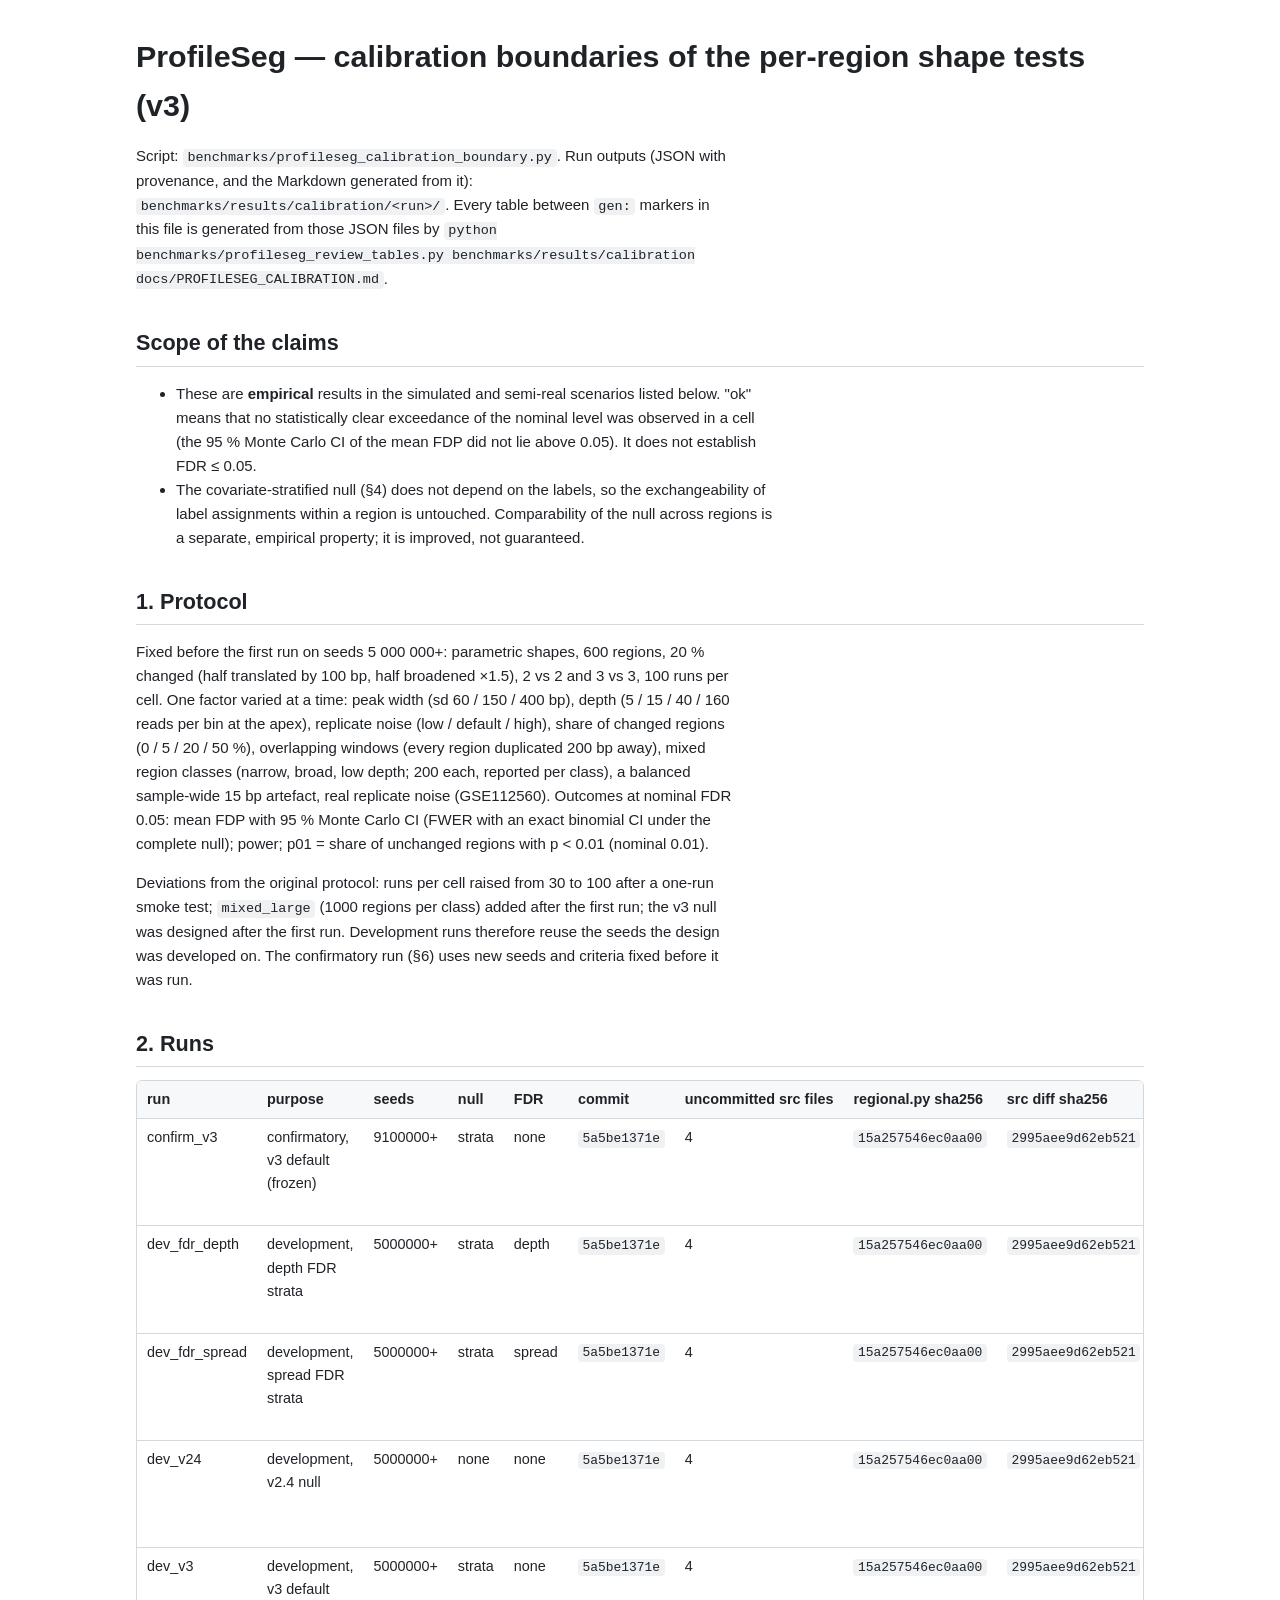
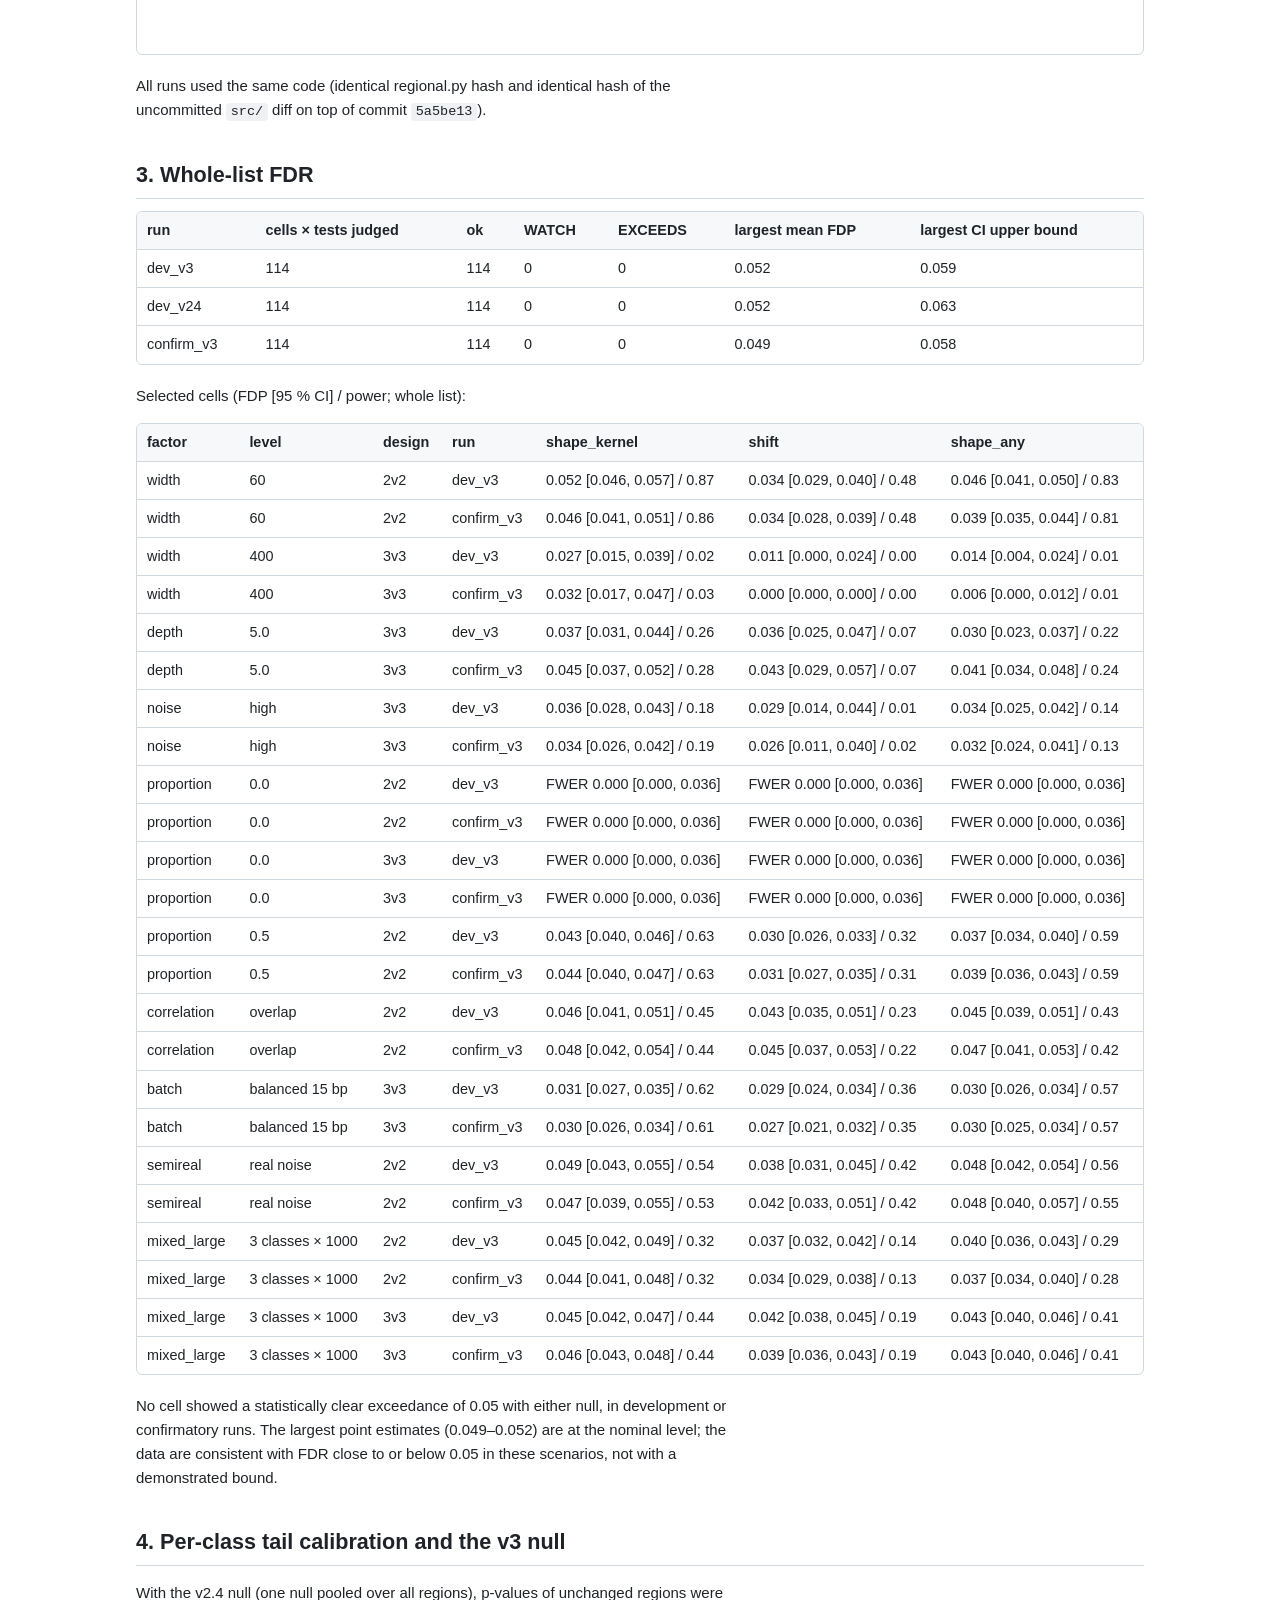
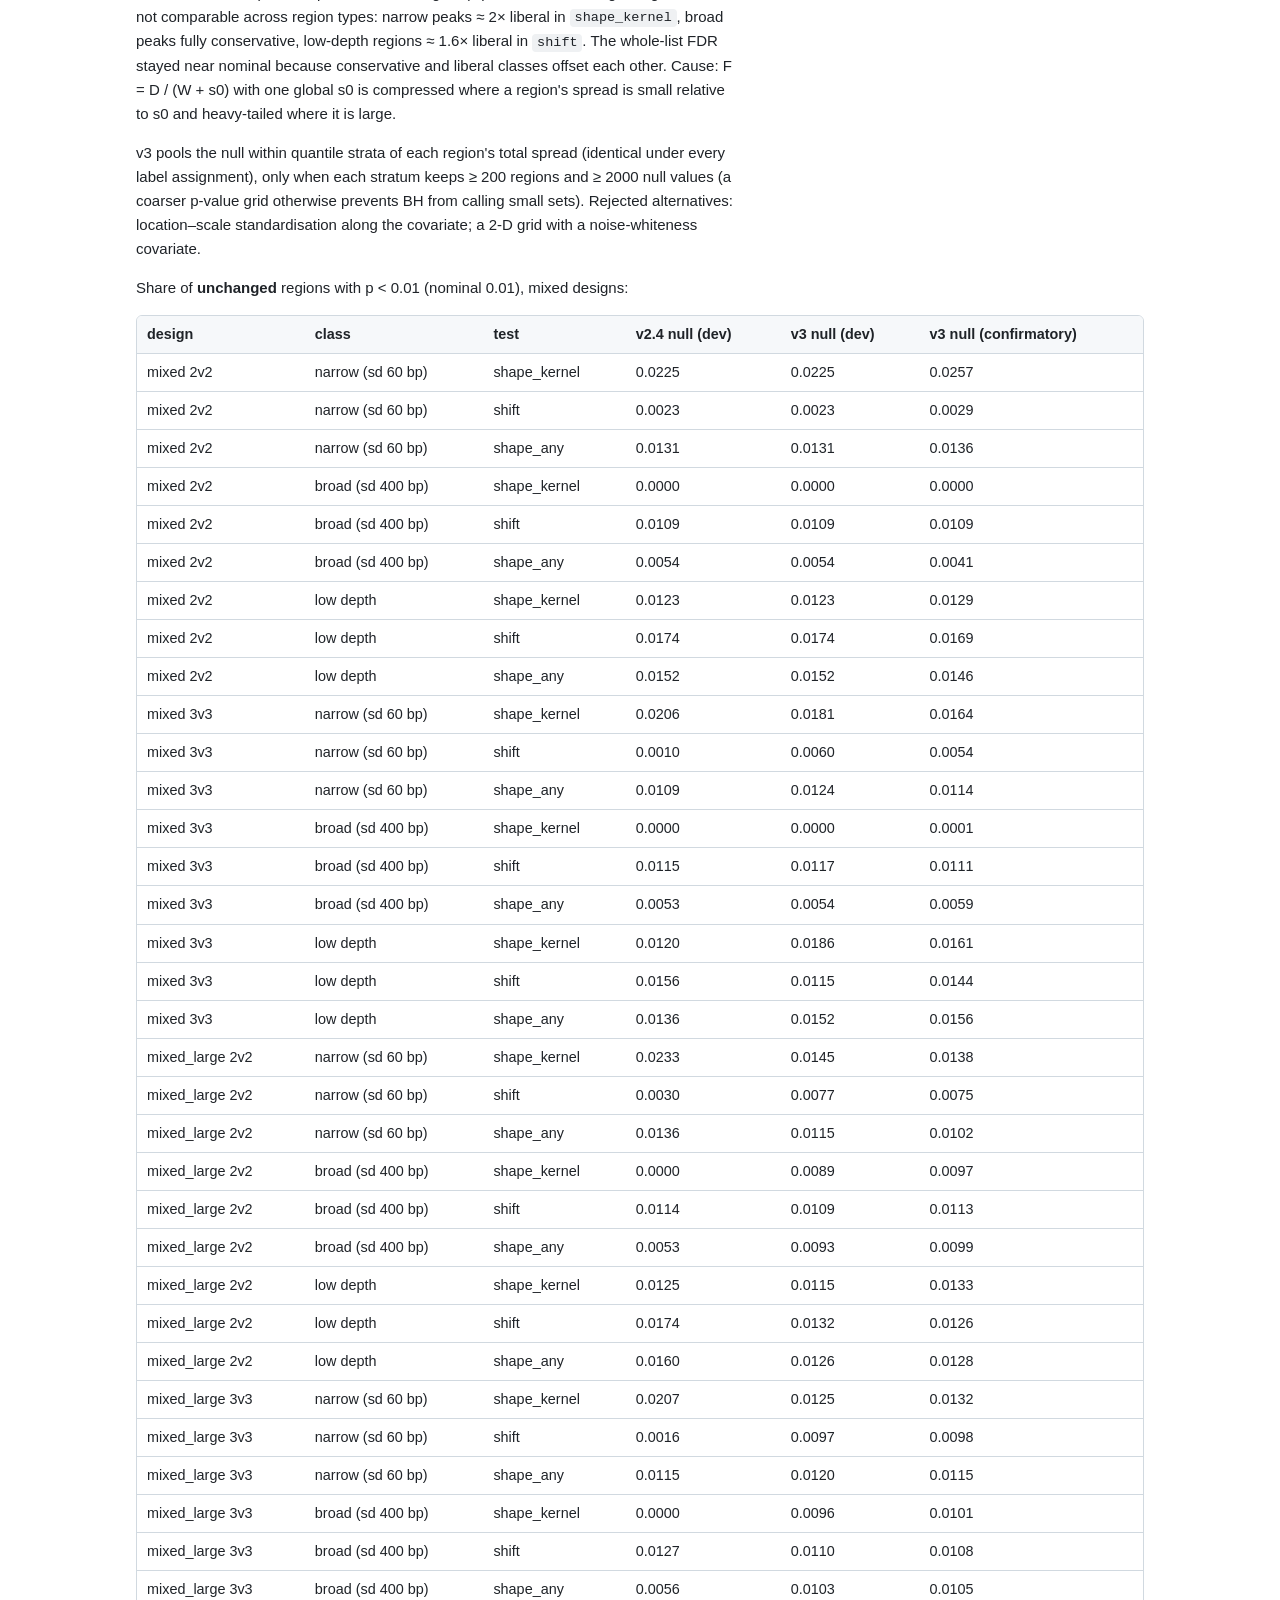
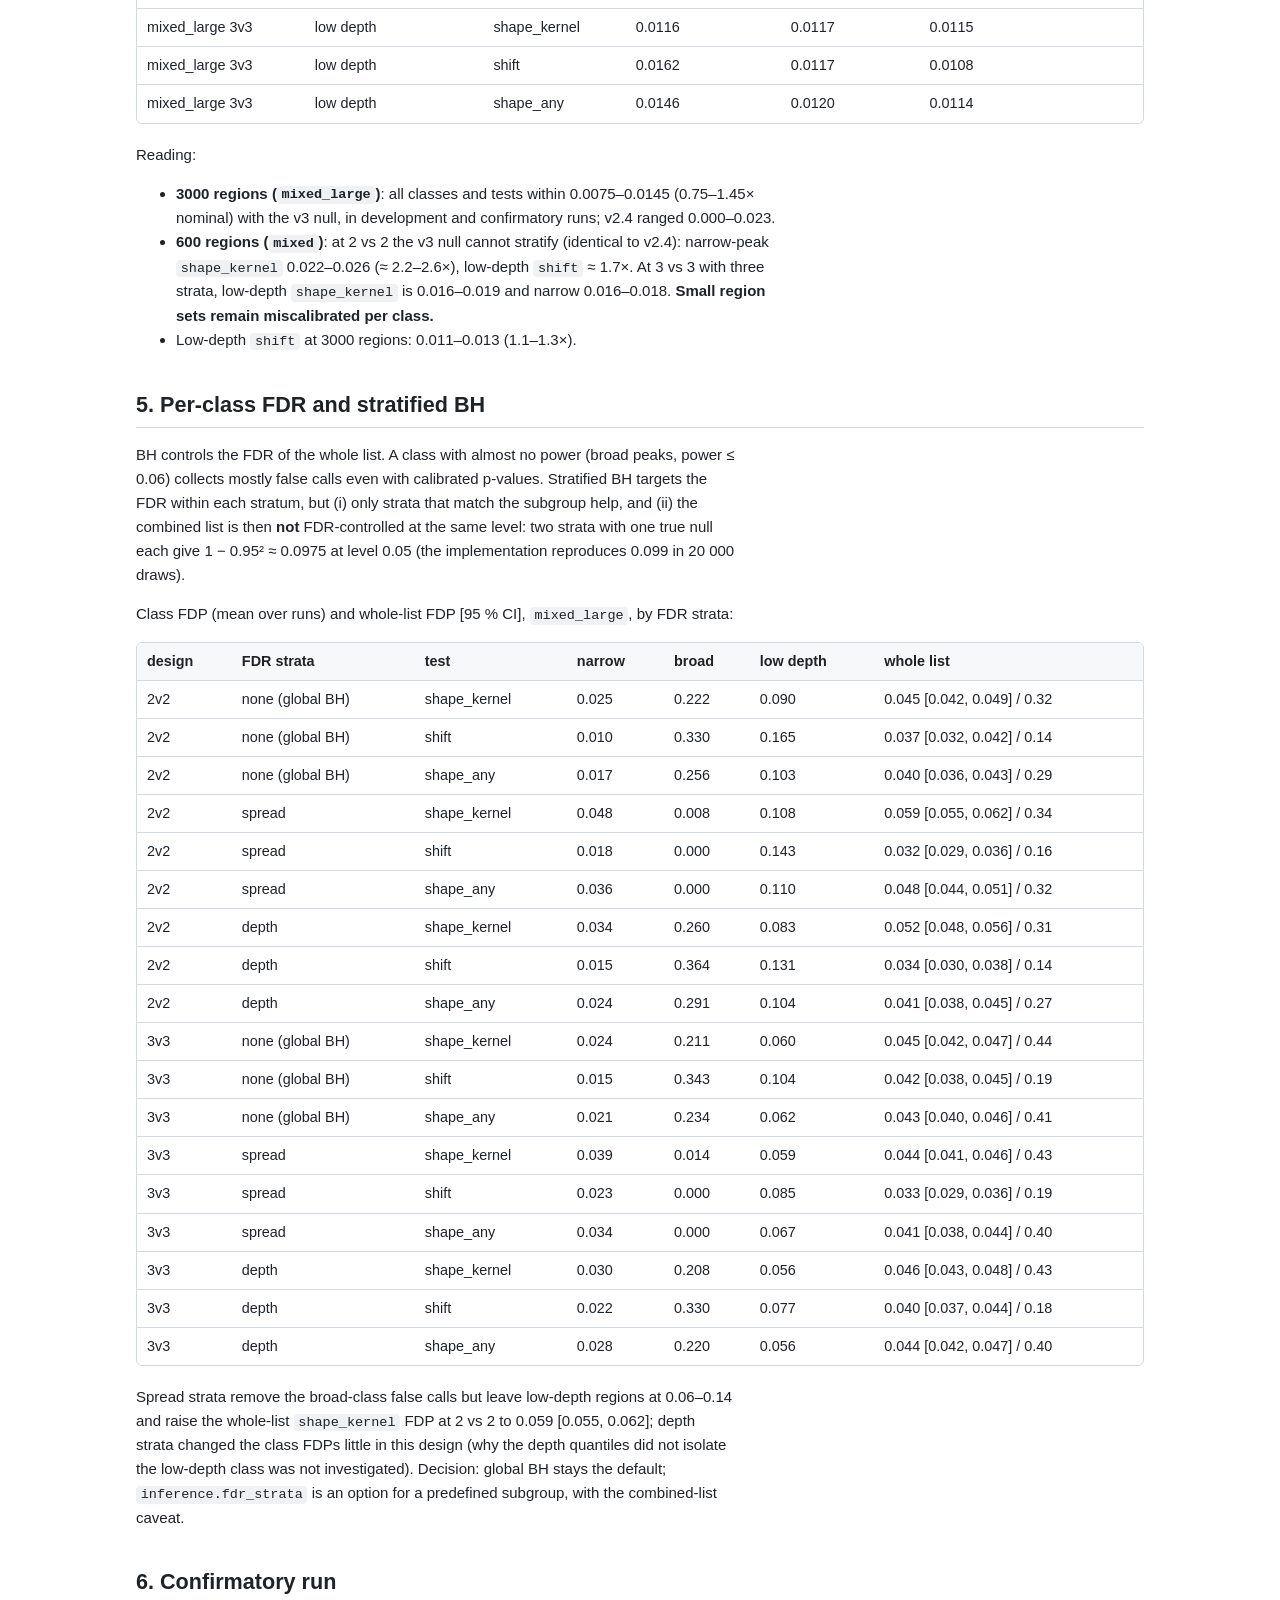
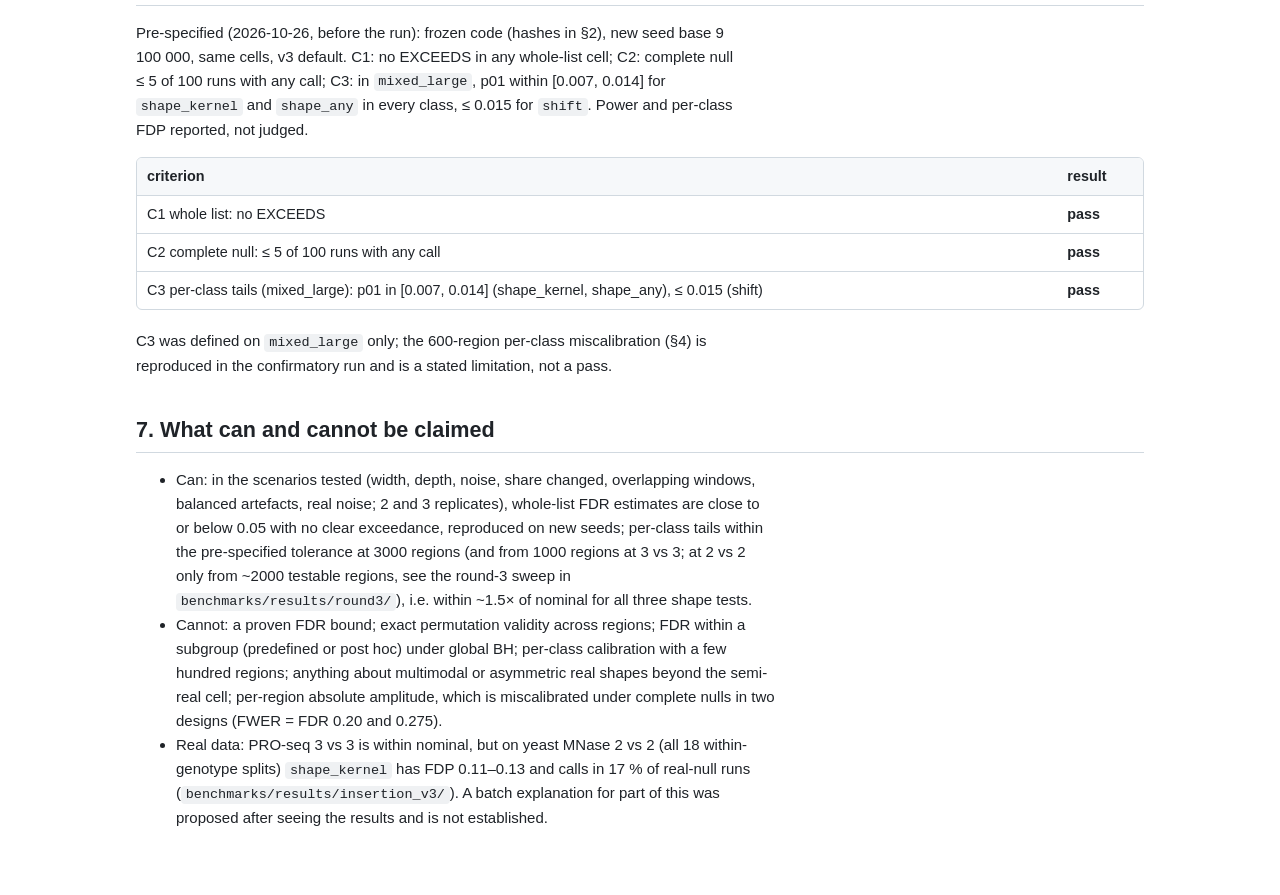
==== docs/PROFILESEG_CALIBRATION.html @ ad1e8759 "ProfileSeg v3.1: calibrated shape tests with documented limits, review packet Statistics - shape_any" ====
<!doctype html>
<html lang="en">
<head>
<meta charset="utf-8">
<meta name="viewport" content="width=device-width, initial-scale=1">
<title>Calibration boundaries of the per-region shape tests (v3)</title>
<style>
:root { --bg:#ffffff; --fg:#1f2328; --muted:#59636e; --line:#d1d9e0; --head:#f6f8fa; --accent:#0969da; --code:#eff1f3; }
@media (prefers-color-scheme: dark) { :root:not([data-theme="light"]) {
  --bg:#0d1117; --fg:#e6edf3; --muted:#9198a1; --line:#3d444d; --head:#151b23; --accent:#4493f8; --code:#262c36; } }
:root[data-theme="dark"] { --bg:#0d1117; --fg:#e6edf3; --muted:#9198a1; --line:#3d444d; --head:#151b23; --accent:#4493f8; --code:#262c36; }
* { box-sizing: border-box; }
body { margin:0; background:var(--bg); color:var(--fg);
  font: 15px/1.6 -apple-system, BlinkMacSystemFont, "Segoe UI", Helvetica, Arial, sans-serif; }
main { max-width: 1040px; margin: 0 auto; padding: 32px 16px 64px; }
h1 { font-size: 1.9rem; margin: 0 0 .4rem; }
h2 { font-size: 1.35rem; margin: 2.2rem 0 .6rem; padding-bottom: .3rem; border-bottom: 1px solid var(--line); }
h3 { font-size: 1.1rem; margin: 1.6rem 0 .5rem; }
p, li { max-width: 72ch; }
em { color: var(--muted); }
code { background: var(--code); padding: .1em .35em; border-radius: 4px; font-size: .9em; }
a { color: var(--accent); }
.table { overflow-x: auto; margin: .8rem 0 1.2rem; border: 1px solid var(--line); border-radius: 6px; }
table { border-collapse: collapse; width: 100%; font-size: .9rem; }
th, td { text-align: left; vertical-align: top; padding: 7px 10px; border-bottom: 1px solid var(--line); }
th { background: var(--head); font-weight: 600; white-space: nowrap; }
tr:last-child td { border-bottom: none; }
td strong { color: var(--fg); }
</style>
</head>
<body><main>
<h1>ProfileSeg — calibration boundaries of the per-region shape tests (v3)</h1>
<p>Script: <code>benchmarks/profileseg_calibration_boundary.py</code>. Run outputs (JSON with provenance, and the
Markdown generated from it): <code>benchmarks/results/calibration/&lt;run&gt;/</code>. Every table between <code>gen:</code> markers
in this file is generated from those JSON files by
<code>python benchmarks/profileseg_review_tables.py benchmarks/results/calibration docs/PROFILESEG_CALIBRATION.md</code>.</p>
<h2>Scope of the claims</h2>
<ul>
<li>These are <strong>empirical</strong> results in the simulated and semi-real scenarios listed below. "ok" means
  that no statistically clear exceedance of the nominal level was observed in a cell (the 95 % Monte
  Carlo CI of the mean FDP did not lie above 0.05). It does not establish FDR ≤ 0.05.</li>
<li>The covariate-stratified null (§4) does not depend on the labels, so the exchangeability of label
  assignments within a region is untouched. Comparability of the null across regions is a separate,
  empirical property; it is improved, not guaranteed.</li>
</ul>
<h2>1. Protocol</h2>
<p>Fixed before the first run on seeds 5 000 000+: parametric shapes, 600 regions, 20 % changed (half
translated by 100 bp, half broadened ×1.5), 2 vs 2 and 3 vs 3, 100 runs per cell. One factor varied at a
time: peak width (sd 60 / 150 / 400 bp), depth (5 / 15 / 40 / 160 reads per bin at the apex), replicate
noise (low / default / high), share of changed regions (0 / 5 / 20 / 50 %), overlapping windows (every
region duplicated 200 bp away), mixed region classes (narrow, broad, low depth; 200 each, reported per
class), a balanced sample-wide 15 bp artefact, real replicate noise (GSE112560). Outcomes at nominal FDR
0.05: mean FDP with 95 % Monte Carlo CI (FWER with an exact binomial CI under the complete null); power;
p01 = share of unchanged regions with p &lt; 0.01 (nominal 0.01).</p>
<p>Deviations from the original protocol: runs per cell raised from 30 to 100 after a one-run smoke test;
<code>mixed_large</code> (1000 regions per class) added after the first run; the v3 null was designed after the
first run. Development runs therefore reuse the seeds the design was developed on. The confirmatory run
(§6) uses new seeds and criteria fixed before it was run.</p>
<h2>2. Runs</h2>
<!-- gen:provenance -->
<div class="table"><table>
<thead>
<tr>
<th>run</th>
<th>purpose</th>
<th>seeds</th>
<th>null</th>
<th>FDR</th>
<th>commit</th>
<th>uncommitted src files</th>
<th>regional.py sha256</th>
<th>src diff sha256</th>
<th>started → finished</th>
</tr>
</thead>
<tbody>
<tr>
<td>confirm_v3</td>
<td>confirmatory, v3 default (frozen)</td>
<td>9100000+</td>
<td>strata</td>
<td>none</td>
<td><code>5a5be1371e</code></td>
<td>4</td>
<td><code>15a257546ec0aa00</code></td>
<td><code>2995aee9d62eb521</code></td>
<td>2026-10-26T21:05:10 → 2026-10-26T21:17:20</td>
</tr>
<tr>
<td>dev_fdr_depth</td>
<td>development, depth FDR strata</td>
<td>5000000+</td>
<td>strata</td>
<td>depth</td>
<td><code>5a5be1371e</code></td>
<td>4</td>
<td><code>15a257546ec0aa00</code></td>
<td><code>2995aee9d62eb521</code></td>
<td>2026-10-26T21:01:48 → 2026-10-26T21:05:09</td>
</tr>
<tr>
<td>dev_fdr_spread</td>
<td>development, spread FDR strata</td>
<td>5000000+</td>
<td>strata</td>
<td>spread</td>
<td><code>5a5be1371e</code></td>
<td>4</td>
<td><code>15a257546ec0aa00</code></td>
<td><code>2995aee9d62eb521</code></td>
<td>2026-10-26T20:58:23 → 2026-10-26T21:01:46</td>
</tr>
<tr>
<td>dev_v24</td>
<td>development, v2.4 null</td>
<td>5000000+</td>
<td>none</td>
<td>none</td>
<td><code>5a5be1371e</code></td>
<td>4</td>
<td><code>15a257546ec0aa00</code></td>
<td><code>2995aee9d62eb521</code></td>
<td>2026-10-26T20:46:07 → 2026-10-26T20:58:22</td>
</tr>
<tr>
<td>dev_v3</td>
<td>development, v3 default</td>
<td>5000000+</td>
<td>strata</td>
<td>none</td>
<td><code>5a5be1371e</code></td>
<td>4</td>
<td><code>15a257546ec0aa00</code></td>
<td><code>2995aee9d62eb521</code></td>
<td>2026-10-26T20:33:37 → 2026-10-26T20:46:06</td>
</tr>
</tbody>
</table></div>
<!-- /gen:provenance -->

<p>All runs used the same code (identical regional.py hash and identical hash of the uncommitted <code>src/</code>
diff on top of commit <code>5a5be13</code>).</p>
<h2>3. Whole-list FDR</h2>
<!-- gen:wholelist -->
<div class="table"><table>
<thead>
<tr>
<th>run</th>
<th>cells × tests judged</th>
<th>ok</th>
<th>WATCH</th>
<th>EXCEEDS</th>
<th>largest mean FDP</th>
<th>largest CI upper bound</th>
</tr>
</thead>
<tbody>
<tr>
<td>dev_v3</td>
<td>114</td>
<td>114</td>
<td>0</td>
<td>0</td>
<td>0.052</td>
<td>0.059</td>
</tr>
<tr>
<td>dev_v24</td>
<td>114</td>
<td>114</td>
<td>0</td>
<td>0</td>
<td>0.052</td>
<td>0.063</td>
</tr>
<tr>
<td>confirm_v3</td>
<td>114</td>
<td>114</td>
<td>0</td>
<td>0</td>
<td>0.049</td>
<td>0.058</td>
</tr>
</tbody>
</table></div>
<p>Selected cells (FDP [95 % CI] / power; whole list):</p>
<div class="table"><table>
<thead>
<tr>
<th>factor</th>
<th>level</th>
<th>design</th>
<th>run</th>
<th>shape_kernel</th>
<th>shift</th>
<th>shape_any</th>
</tr>
</thead>
<tbody>
<tr>
<td>width</td>
<td>60</td>
<td>2v2</td>
<td>dev_v3</td>
<td>0.052 [0.046, 0.057] / 0.87</td>
<td>0.034 [0.029, 0.040] / 0.48</td>
<td>0.046 [0.041, 0.050] / 0.83</td>
</tr>
<tr>
<td>width</td>
<td>60</td>
<td>2v2</td>
<td>confirm_v3</td>
<td>0.046 [0.041, 0.051] / 0.86</td>
<td>0.034 [0.028, 0.039] / 0.48</td>
<td>0.039 [0.035, 0.044] / 0.81</td>
</tr>
<tr>
<td>width</td>
<td>400</td>
<td>3v3</td>
<td>dev_v3</td>
<td>0.027 [0.015, 0.039] / 0.02</td>
<td>0.011 [0.000, 0.024] / 0.00</td>
<td>0.014 [0.004, 0.024] / 0.01</td>
</tr>
<tr>
<td>width</td>
<td>400</td>
<td>3v3</td>
<td>confirm_v3</td>
<td>0.032 [0.017, 0.047] / 0.03</td>
<td>0.000 [0.000, 0.000] / 0.00</td>
<td>0.006 [0.000, 0.012] / 0.01</td>
</tr>
<tr>
<td>depth</td>
<td>5.0</td>
<td>3v3</td>
<td>dev_v3</td>
<td>0.037 [0.031, 0.044] / 0.26</td>
<td>0.036 [0.025, 0.047] / 0.07</td>
<td>0.030 [0.023, 0.037] / 0.22</td>
</tr>
<tr>
<td>depth</td>
<td>5.0</td>
<td>3v3</td>
<td>confirm_v3</td>
<td>0.045 [0.037, 0.052] / 0.28</td>
<td>0.043 [0.029, 0.057] / 0.07</td>
<td>0.041 [0.034, 0.048] / 0.24</td>
</tr>
<tr>
<td>noise</td>
<td>high</td>
<td>3v3</td>
<td>dev_v3</td>
<td>0.036 [0.028, 0.043] / 0.18</td>
<td>0.029 [0.014, 0.044] / 0.01</td>
<td>0.034 [0.025, 0.042] / 0.14</td>
</tr>
<tr>
<td>noise</td>
<td>high</td>
<td>3v3</td>
<td>confirm_v3</td>
<td>0.034 [0.026, 0.042] / 0.19</td>
<td>0.026 [0.011, 0.040] / 0.02</td>
<td>0.032 [0.024, 0.041] / 0.13</td>
</tr>
<tr>
<td>proportion</td>
<td>0.0</td>
<td>2v2</td>
<td>dev_v3</td>
<td>FWER 0.000 [0.000, 0.036]</td>
<td>FWER 0.000 [0.000, 0.036]</td>
<td>FWER 0.000 [0.000, 0.036]</td>
</tr>
<tr>
<td>proportion</td>
<td>0.0</td>
<td>2v2</td>
<td>confirm_v3</td>
<td>FWER 0.000 [0.000, 0.036]</td>
<td>FWER 0.000 [0.000, 0.036]</td>
<td>FWER 0.000 [0.000, 0.036]</td>
</tr>
<tr>
<td>proportion</td>
<td>0.0</td>
<td>3v3</td>
<td>dev_v3</td>
<td>FWER 0.000 [0.000, 0.036]</td>
<td>FWER 0.000 [0.000, 0.036]</td>
<td>FWER 0.000 [0.000, 0.036]</td>
</tr>
<tr>
<td>proportion</td>
<td>0.0</td>
<td>3v3</td>
<td>confirm_v3</td>
<td>FWER 0.000 [0.000, 0.036]</td>
<td>FWER 0.000 [0.000, 0.036]</td>
<td>FWER 0.000 [0.000, 0.036]</td>
</tr>
<tr>
<td>proportion</td>
<td>0.5</td>
<td>2v2</td>
<td>dev_v3</td>
<td>0.043 [0.040, 0.046] / 0.63</td>
<td>0.030 [0.026, 0.033] / 0.32</td>
<td>0.037 [0.034, 0.040] / 0.59</td>
</tr>
<tr>
<td>proportion</td>
<td>0.5</td>
<td>2v2</td>
<td>confirm_v3</td>
<td>0.044 [0.040, 0.047] / 0.63</td>
<td>0.031 [0.027, 0.035] / 0.31</td>
<td>0.039 [0.036, 0.043] / 0.59</td>
</tr>
<tr>
<td>correlation</td>
<td>overlap</td>
<td>2v2</td>
<td>dev_v3</td>
<td>0.046 [0.041, 0.051] / 0.45</td>
<td>0.043 [0.035, 0.051] / 0.23</td>
<td>0.045 [0.039, 0.051] / 0.43</td>
</tr>
<tr>
<td>correlation</td>
<td>overlap</td>
<td>2v2</td>
<td>confirm_v3</td>
<td>0.048 [0.042, 0.054] / 0.44</td>
<td>0.045 [0.037, 0.053] / 0.22</td>
<td>0.047 [0.041, 0.053] / 0.42</td>
</tr>
<tr>
<td>batch</td>
<td>balanced 15 bp</td>
<td>3v3</td>
<td>dev_v3</td>
<td>0.031 [0.027, 0.035] / 0.62</td>
<td>0.029 [0.024, 0.034] / 0.36</td>
<td>0.030 [0.026, 0.034] / 0.57</td>
</tr>
<tr>
<td>batch</td>
<td>balanced 15 bp</td>
<td>3v3</td>
<td>confirm_v3</td>
<td>0.030 [0.026, 0.034] / 0.61</td>
<td>0.027 [0.021, 0.032] / 0.35</td>
<td>0.030 [0.025, 0.034] / 0.57</td>
</tr>
<tr>
<td>semireal</td>
<td>real noise</td>
<td>2v2</td>
<td>dev_v3</td>
<td>0.049 [0.043, 0.055] / 0.54</td>
<td>0.038 [0.031, 0.045] / 0.42</td>
<td>0.048 [0.042, 0.054] / 0.56</td>
</tr>
<tr>
<td>semireal</td>
<td>real noise</td>
<td>2v2</td>
<td>confirm_v3</td>
<td>0.047 [0.039, 0.055] / 0.53</td>
<td>0.042 [0.033, 0.051] / 0.42</td>
<td>0.048 [0.040, 0.057] / 0.55</td>
</tr>
<tr>
<td>mixed_large</td>
<td>3 classes × 1000</td>
<td>2v2</td>
<td>dev_v3</td>
<td>0.045 [0.042, 0.049] / 0.32</td>
<td>0.037 [0.032, 0.042] / 0.14</td>
<td>0.040 [0.036, 0.043] / 0.29</td>
</tr>
<tr>
<td>mixed_large</td>
<td>3 classes × 1000</td>
<td>2v2</td>
<td>confirm_v3</td>
<td>0.044 [0.041, 0.048] / 0.32</td>
<td>0.034 [0.029, 0.038] / 0.13</td>
<td>0.037 [0.034, 0.040] / 0.28</td>
</tr>
<tr>
<td>mixed_large</td>
<td>3 classes × 1000</td>
<td>3v3</td>
<td>dev_v3</td>
<td>0.045 [0.042, 0.047] / 0.44</td>
<td>0.042 [0.038, 0.045] / 0.19</td>
<td>0.043 [0.040, 0.046] / 0.41</td>
</tr>
<tr>
<td>mixed_large</td>
<td>3 classes × 1000</td>
<td>3v3</td>
<td>confirm_v3</td>
<td>0.046 [0.043, 0.048] / 0.44</td>
<td>0.039 [0.036, 0.043] / 0.19</td>
<td>0.043 [0.040, 0.046] / 0.41</td>
</tr>
</tbody>
</table></div>
<!-- /gen:wholelist -->

<p>No cell showed a statistically clear exceedance of 0.05 with either null, in development or
confirmatory runs. The largest point estimates (0.049–0.052) are at the nominal level; the data are
consistent with FDR close to or below 0.05 in these scenarios, not with a demonstrated bound.</p>
<h2>4. Per-class tail calibration and the v3 null</h2>
<p>With the v2.4 null (one null pooled over all regions), p-values of unchanged regions were not
comparable across region types: narrow peaks ≈ 2× liberal in <code>shape_kernel</code>, broad peaks fully
conservative, low-depth regions ≈ 1.6× liberal in <code>shift</code>. The whole-list FDR stayed near nominal
because conservative and liberal classes offset each other. Cause: F = D / (W + s0) with one global s0 is
compressed where a region's spread is small relative to s0 and heavy-tailed where it is large.</p>
<p>v3 pools the null within quantile strata of each region's total spread (identical under every label
assignment), only when each stratum keeps ≥ 200 regions and ≥ 2000 null values (a coarser p-value grid
otherwise prevents BH from calling small sets). Rejected alternatives: location–scale standardisation
along the covariate; a 2-D grid with a noise-whiteness covariate.</p>
<!-- gen:perclass -->
<p>Share of <strong>unchanged</strong> regions with p &lt; 0.01 (nominal 0.01), mixed designs:</p>
<div class="table"><table>
<thead>
<tr>
<th>design</th>
<th>class</th>
<th>test</th>
<th>v2.4 null (dev)</th>
<th>v3 null (dev)</th>
<th>v3 null (confirmatory)</th>
</tr>
</thead>
<tbody>
<tr>
<td>mixed 2v2</td>
<td>narrow (sd 60 bp)</td>
<td>shape_kernel</td>
<td>0.0225</td>
<td>0.0225</td>
<td>0.0257</td>
</tr>
<tr>
<td>mixed 2v2</td>
<td>narrow (sd 60 bp)</td>
<td>shift</td>
<td>0.0023</td>
<td>0.0023</td>
<td>0.0029</td>
</tr>
<tr>
<td>mixed 2v2</td>
<td>narrow (sd 60 bp)</td>
<td>shape_any</td>
<td>0.0131</td>
<td>0.0131</td>
<td>0.0136</td>
</tr>
<tr>
<td>mixed 2v2</td>
<td>broad (sd 400 bp)</td>
<td>shape_kernel</td>
<td>0.0000</td>
<td>0.0000</td>
<td>0.0000</td>
</tr>
<tr>
<td>mixed 2v2</td>
<td>broad (sd 400 bp)</td>
<td>shift</td>
<td>0.0109</td>
<td>0.0109</td>
<td>0.0109</td>
</tr>
<tr>
<td>mixed 2v2</td>
<td>broad (sd 400 bp)</td>
<td>shape_any</td>
<td>0.0054</td>
<td>0.0054</td>
<td>0.0041</td>
</tr>
<tr>
<td>mixed 2v2</td>
<td>low depth</td>
<td>shape_kernel</td>
<td>0.0123</td>
<td>0.0123</td>
<td>0.0129</td>
</tr>
<tr>
<td>mixed 2v2</td>
<td>low depth</td>
<td>shift</td>
<td>0.0174</td>
<td>0.0174</td>
<td>0.0169</td>
</tr>
<tr>
<td>mixed 2v2</td>
<td>low depth</td>
<td>shape_any</td>
<td>0.0152</td>
<td>0.0152</td>
<td>0.0146</td>
</tr>
<tr>
<td>mixed 3v3</td>
<td>narrow (sd 60 bp)</td>
<td>shape_kernel</td>
<td>0.0206</td>
<td>0.0181</td>
<td>0.0164</td>
</tr>
<tr>
<td>mixed 3v3</td>
<td>narrow (sd 60 bp)</td>
<td>shift</td>
<td>0.0010</td>
<td>0.0060</td>
<td>0.0054</td>
</tr>
<tr>
<td>mixed 3v3</td>
<td>narrow (sd 60 bp)</td>
<td>shape_any</td>
<td>0.0109</td>
<td>0.0124</td>
<td>0.0114</td>
</tr>
<tr>
<td>mixed 3v3</td>
<td>broad (sd 400 bp)</td>
<td>shape_kernel</td>
<td>0.0000</td>
<td>0.0000</td>
<td>0.0001</td>
</tr>
<tr>
<td>mixed 3v3</td>
<td>broad (sd 400 bp)</td>
<td>shift</td>
<td>0.0115</td>
<td>0.0117</td>
<td>0.0111</td>
</tr>
<tr>
<td>mixed 3v3</td>
<td>broad (sd 400 bp)</td>
<td>shape_any</td>
<td>0.0053</td>
<td>0.0054</td>
<td>0.0059</td>
</tr>
<tr>
<td>mixed 3v3</td>
<td>low depth</td>
<td>shape_kernel</td>
<td>0.0120</td>
<td>0.0186</td>
<td>0.0161</td>
</tr>
<tr>
<td>mixed 3v3</td>
<td>low depth</td>
<td>shift</td>
<td>0.0156</td>
<td>0.0115</td>
<td>0.0144</td>
</tr>
<tr>
<td>mixed 3v3</td>
<td>low depth</td>
<td>shape_any</td>
<td>0.0136</td>
<td>0.0152</td>
<td>0.0156</td>
</tr>
<tr>
<td>mixed_large 2v2</td>
<td>narrow (sd 60 bp)</td>
<td>shape_kernel</td>
<td>0.0233</td>
<td>0.0145</td>
<td>0.0138</td>
</tr>
<tr>
<td>mixed_large 2v2</td>
<td>narrow (sd 60 bp)</td>
<td>shift</td>
<td>0.0030</td>
<td>0.0077</td>
<td>0.0075</td>
</tr>
<tr>
<td>mixed_large 2v2</td>
<td>narrow (sd 60 bp)</td>
<td>shape_any</td>
<td>0.0136</td>
<td>0.0115</td>
<td>0.0102</td>
</tr>
<tr>
<td>mixed_large 2v2</td>
<td>broad (sd 400 bp)</td>
<td>shape_kernel</td>
<td>0.0000</td>
<td>0.0089</td>
<td>0.0097</td>
</tr>
<tr>
<td>mixed_large 2v2</td>
<td>broad (sd 400 bp)</td>
<td>shift</td>
<td>0.0114</td>
<td>0.0109</td>
<td>0.0113</td>
</tr>
<tr>
<td>mixed_large 2v2</td>
<td>broad (sd 400 bp)</td>
<td>shape_any</td>
<td>0.0053</td>
<td>0.0093</td>
<td>0.0099</td>
</tr>
<tr>
<td>mixed_large 2v2</td>
<td>low depth</td>
<td>shape_kernel</td>
<td>0.0125</td>
<td>0.0115</td>
<td>0.0133</td>
</tr>
<tr>
<td>mixed_large 2v2</td>
<td>low depth</td>
<td>shift</td>
<td>0.0174</td>
<td>0.0132</td>
<td>0.0126</td>
</tr>
<tr>
<td>mixed_large 2v2</td>
<td>low depth</td>
<td>shape_any</td>
<td>0.0160</td>
<td>0.0126</td>
<td>0.0128</td>
</tr>
<tr>
<td>mixed_large 3v3</td>
<td>narrow (sd 60 bp)</td>
<td>shape_kernel</td>
<td>0.0207</td>
<td>0.0125</td>
<td>0.0132</td>
</tr>
<tr>
<td>mixed_large 3v3</td>
<td>narrow (sd 60 bp)</td>
<td>shift</td>
<td>0.0016</td>
<td>0.0097</td>
<td>0.0098</td>
</tr>
<tr>
<td>mixed_large 3v3</td>
<td>narrow (sd 60 bp)</td>
<td>shape_any</td>
<td>0.0115</td>
<td>0.0120</td>
<td>0.0115</td>
</tr>
<tr>
<td>mixed_large 3v3</td>
<td>broad (sd 400 bp)</td>
<td>shape_kernel</td>
<td>0.0000</td>
<td>0.0096</td>
<td>0.0101</td>
</tr>
<tr>
<td>mixed_large 3v3</td>
<td>broad (sd 400 bp)</td>
<td>shift</td>
<td>0.0127</td>
<td>0.0110</td>
<td>0.0108</td>
</tr>
<tr>
<td>mixed_large 3v3</td>
<td>broad (sd 400 bp)</td>
<td>shape_any</td>
<td>0.0056</td>
<td>0.0103</td>
<td>0.0105</td>
</tr>
<tr>
<td>mixed_large 3v3</td>
<td>low depth</td>
<td>shape_kernel</td>
<td>0.0116</td>
<td>0.0117</td>
<td>0.0115</td>
</tr>
<tr>
<td>mixed_large 3v3</td>
<td>low depth</td>
<td>shift</td>
<td>0.0162</td>
<td>0.0117</td>
<td>0.0108</td>
</tr>
<tr>
<td>mixed_large 3v3</td>
<td>low depth</td>
<td>shape_any</td>
<td>0.0146</td>
<td>0.0120</td>
<td>0.0114</td>
</tr>
</tbody>
</table></div>
<!-- /gen:perclass -->

<p>Reading:</p>
<ul>
<li><strong>3000 regions (<code>mixed_large</code>)</strong>: all classes and tests within 0.0075–0.0145 (0.75–1.45× nominal)
  with the v3 null, in development and confirmatory runs; v2.4 ranged 0.000–0.023.</li>
<li><strong>600 regions (<code>mixed</code>)</strong>: at 2 vs 2 the v3 null cannot stratify (identical to v2.4): narrow-peak
  <code>shape_kernel</code> 0.022–0.026 (≈ 2.2–2.6×), low-depth <code>shift</code> ≈ 1.7×. At 3 vs 3 with three strata,
  low-depth <code>shape_kernel</code> is 0.016–0.019 and narrow 0.016–0.018. <strong>Small region sets remain
  miscalibrated per class.</strong></li>
<li>Low-depth <code>shift</code> at 3000 regions: 0.011–0.013 (1.1–1.3×).</li>
</ul>
<h2>5. Per-class FDR and stratified BH</h2>
<p>BH controls the FDR of the whole list. A class with almost no power (broad peaks, power ≤ 0.06) collects
mostly false calls even with calibrated p-values. Stratified BH targets the FDR within each stratum, but
(i) only strata that match the subgroup help, and (ii) the combined list is then <strong>not</strong> FDR-controlled
at the same level: two strata with one true null each give 1 − 0.95² ≈ 0.0975 at level 0.05 (the
implementation reproduces 0.099 in 20 000 draws).</p>
<!-- gen:fdrstrata -->
<p>Class FDP (mean over runs) and whole-list FDP [95 % CI], <code>mixed_large</code>, by FDR strata:</p>
<div class="table"><table>
<thead>
<tr>
<th>design</th>
<th>FDR strata</th>
<th>test</th>
<th>narrow</th>
<th>broad</th>
<th>low depth</th>
<th>whole list</th>
</tr>
</thead>
<tbody>
<tr>
<td>2v2</td>
<td>none (global BH)</td>
<td>shape_kernel</td>
<td>0.025</td>
<td>0.222</td>
<td>0.090</td>
<td>0.045 [0.042, 0.049] / 0.32</td>
</tr>
<tr>
<td>2v2</td>
<td>none (global BH)</td>
<td>shift</td>
<td>0.010</td>
<td>0.330</td>
<td>0.165</td>
<td>0.037 [0.032, 0.042] / 0.14</td>
</tr>
<tr>
<td>2v2</td>
<td>none (global BH)</td>
<td>shape_any</td>
<td>0.017</td>
<td>0.256</td>
<td>0.103</td>
<td>0.040 [0.036, 0.043] / 0.29</td>
</tr>
<tr>
<td>2v2</td>
<td>spread</td>
<td>shape_kernel</td>
<td>0.048</td>
<td>0.008</td>
<td>0.108</td>
<td>0.059 [0.055, 0.062] / 0.34</td>
</tr>
<tr>
<td>2v2</td>
<td>spread</td>
<td>shift</td>
<td>0.018</td>
<td>0.000</td>
<td>0.143</td>
<td>0.032 [0.029, 0.036] / 0.16</td>
</tr>
<tr>
<td>2v2</td>
<td>spread</td>
<td>shape_any</td>
<td>0.036</td>
<td>0.000</td>
<td>0.110</td>
<td>0.048 [0.044, 0.051] / 0.32</td>
</tr>
<tr>
<td>2v2</td>
<td>depth</td>
<td>shape_kernel</td>
<td>0.034</td>
<td>0.260</td>
<td>0.083</td>
<td>0.052 [0.048, 0.056] / 0.31</td>
</tr>
<tr>
<td>2v2</td>
<td>depth</td>
<td>shift</td>
<td>0.015</td>
<td>0.364</td>
<td>0.131</td>
<td>0.034 [0.030, 0.038] / 0.14</td>
</tr>
<tr>
<td>2v2</td>
<td>depth</td>
<td>shape_any</td>
<td>0.024</td>
<td>0.291</td>
<td>0.104</td>
<td>0.041 [0.038, 0.045] / 0.27</td>
</tr>
<tr>
<td>3v3</td>
<td>none (global BH)</td>
<td>shape_kernel</td>
<td>0.024</td>
<td>0.211</td>
<td>0.060</td>
<td>0.045 [0.042, 0.047] / 0.44</td>
</tr>
<tr>
<td>3v3</td>
<td>none (global BH)</td>
<td>shift</td>
<td>0.015</td>
<td>0.343</td>
<td>0.104</td>
<td>0.042 [0.038, 0.045] / 0.19</td>
</tr>
<tr>
<td>3v3</td>
<td>none (global BH)</td>
<td>shape_any</td>
<td>0.021</td>
<td>0.234</td>
<td>0.062</td>
<td>0.043 [0.040, 0.046] / 0.41</td>
</tr>
<tr>
<td>3v3</td>
<td>spread</td>
<td>shape_kernel</td>
<td>0.039</td>
<td>0.014</td>
<td>0.059</td>
<td>0.044 [0.041, 0.046] / 0.43</td>
</tr>
<tr>
<td>3v3</td>
<td>spread</td>
<td>shift</td>
<td>0.023</td>
<td>0.000</td>
<td>0.085</td>
<td>0.033 [0.029, 0.036] / 0.19</td>
</tr>
<tr>
<td>3v3</td>
<td>spread</td>
<td>shape_any</td>
<td>0.034</td>
<td>0.000</td>
<td>0.067</td>
<td>0.041 [0.038, 0.044] / 0.40</td>
</tr>
<tr>
<td>3v3</td>
<td>depth</td>
<td>shape_kernel</td>
<td>0.030</td>
<td>0.208</td>
<td>0.056</td>
<td>0.046 [0.043, 0.048] / 0.43</td>
</tr>
<tr>
<td>3v3</td>
<td>depth</td>
<td>shift</td>
<td>0.022</td>
<td>0.330</td>
<td>0.077</td>
<td>0.040 [0.037, 0.044] / 0.18</td>
</tr>
<tr>
<td>3v3</td>
<td>depth</td>
<td>shape_any</td>
<td>0.028</td>
<td>0.220</td>
<td>0.056</td>
<td>0.044 [0.042, 0.047] / 0.40</td>
</tr>
</tbody>
</table></div>
<!-- /gen:fdrstrata -->

<p>Spread strata remove the broad-class false calls but leave low-depth regions at 0.06–0.14 and raise
the whole-list <code>shape_kernel</code> FDP at 2 vs 2 to 0.059 [0.055, 0.062]; depth strata changed the class FDPs
little in this design (why the depth quantiles did not isolate the low-depth class was not investigated). Decision:
global BH stays the default; <code>inference.fdr_strata</code> is an option for a predefined subgroup, with the
combined-list caveat.</p>
<h2>6. Confirmatory run</h2>
<p>Pre-specified (2026-10-26, before the run): frozen code (hashes in §2), new seed base 9 100 000, same
cells, v3 default. C1: no EXCEEDS in any whole-list cell; C2: complete null ≤ 5 of 100 runs with any
call; C3: in <code>mixed_large</code>, p01 within [0.007, 0.014] for <code>shape_kernel</code> and <code>shape_any</code> in every class,
≤ 0.015 for <code>shift</code>. Power and per-class FDP reported, not judged.</p>
<!-- gen:confirm -->
<div class="table"><table>
<thead>
<tr>
<th>criterion</th>
<th>result</th>
</tr>
</thead>
<tbody>
<tr>
<td>C1 whole list: no EXCEEDS</td>
<td><strong>pass</strong></td>
</tr>
<tr>
<td>C2 complete null: ≤ 5 of 100 runs with any call</td>
<td><strong>pass</strong></td>
</tr>
<tr>
<td>C3 per-class tails (mixed_large): p01 in [0.007, 0.014] (shape_kernel, shape_any), ≤ 0.015 (shift)</td>
<td><strong>pass</strong></td>
</tr>
</tbody>
</table></div>
<!-- /gen:confirm -->

<p>C3 was defined on <code>mixed_large</code> only; the 600-region per-class miscalibration (§4) is reproduced in the
confirmatory run and is a stated limitation, not a pass.</p>
<h2>7. What can and cannot be claimed</h2>
<ul>
<li>Can: in the scenarios tested (width, depth, noise, share changed, overlapping windows, balanced
  artefacts, real noise; 2 and 3 replicates), whole-list FDR estimates are close to or below 0.05 with no
  clear exceedance, reproduced on new seeds; per-class tails within the pre-specified tolerance at 3000 regions
  (and from 1000 regions at 3 vs 3; at 2 vs 2 only from ~2000 testable regions, see the round-3 sweep in
  <code>benchmarks/results/round3/</code>), i.e. within
  ~1.5× of nominal for all three shape tests.</li>
<li>Cannot: a proven FDR bound; exact permutation validity across regions; FDR within a subgroup (predefined
  or post hoc) under global BH; per-class calibration with a few hundred regions; anything about
  multimodal or asymmetric real shapes beyond the semi-real cell; per-region absolute amplitude, which is
  miscalibrated under complete nulls in two designs (FWER = FDR 0.20 and 0.275).</li>
<li>Real data: PRO-seq 3 vs 3 is within nominal, but on yeast MNase 2 vs 2 (all 18 within-genotype splits)
  <code>shape_kernel</code> has FDP 0.11–0.13 and calls in 17 % of real-null runs (<code>benchmarks/results/insertion_v3/</code>).
  A batch explanation for part of this was proposed after seeing the results and is not established.</li>
</ul>
</main></body>
</html>
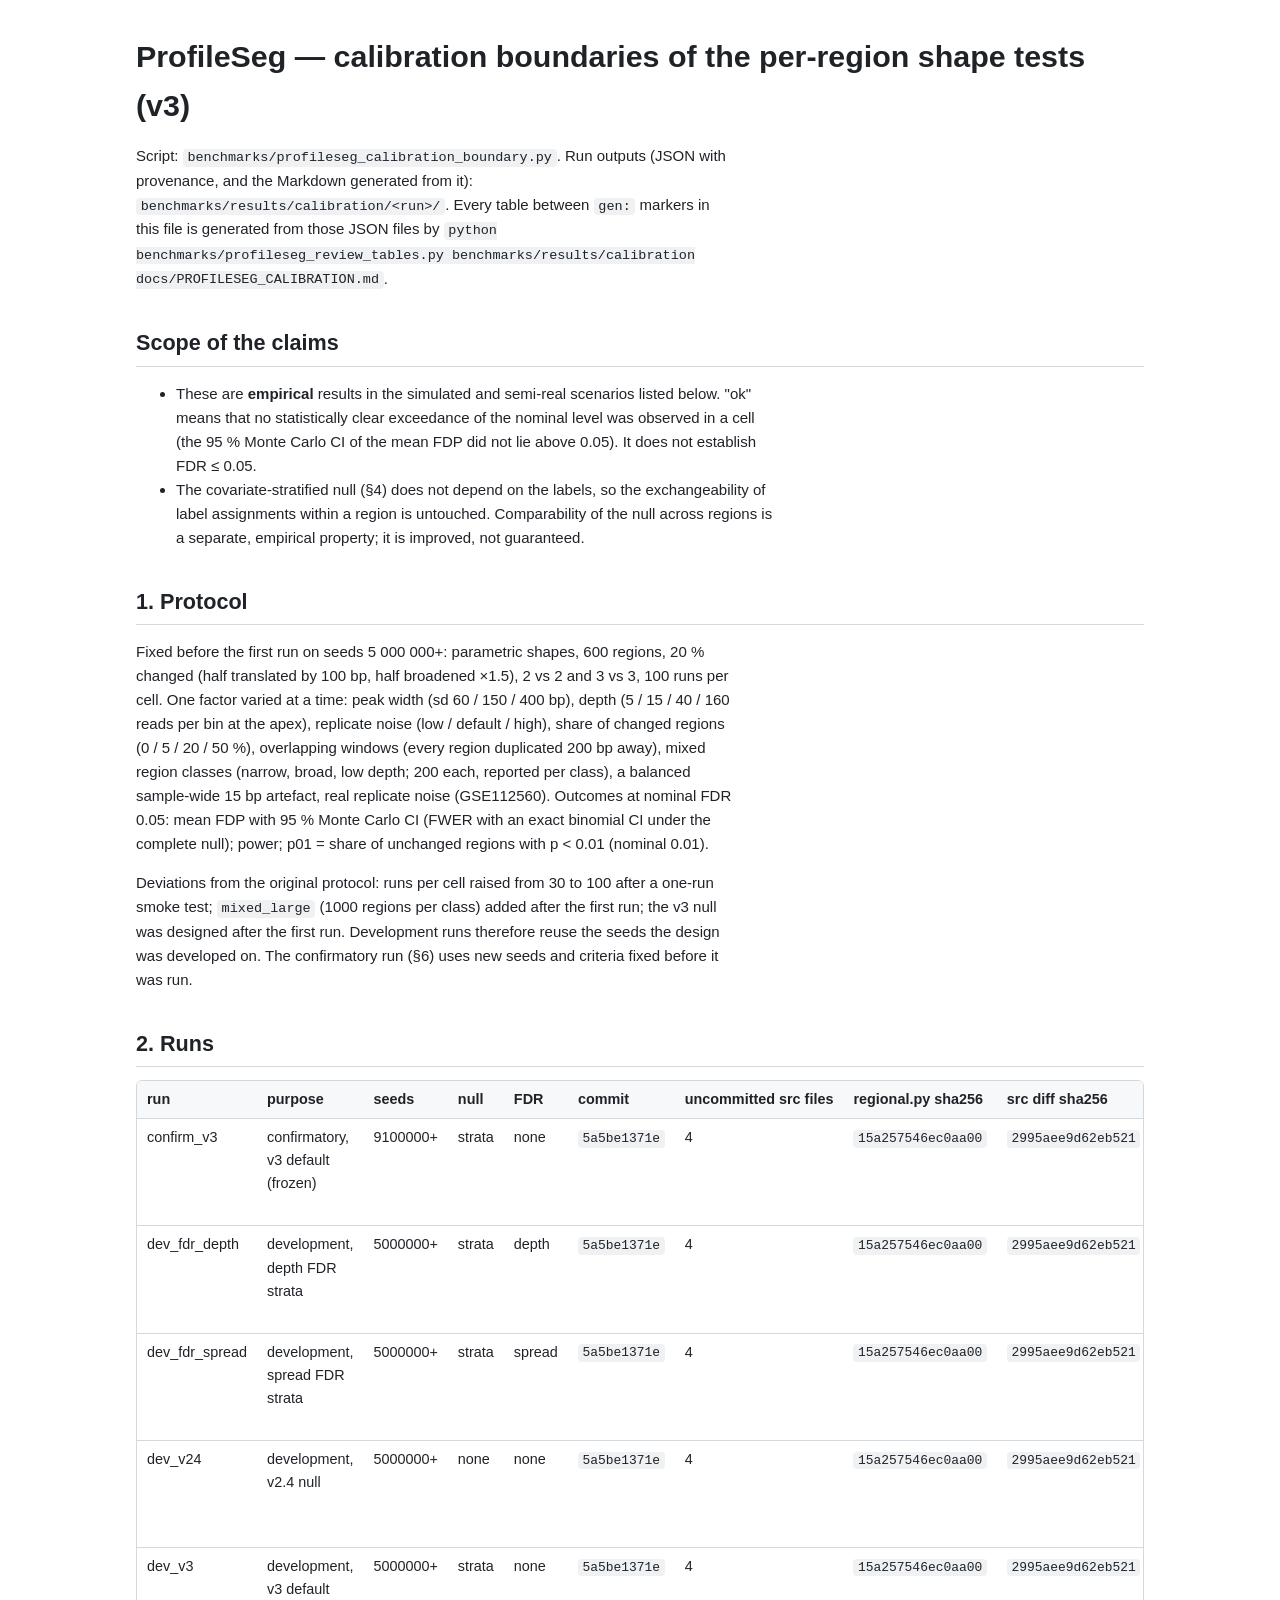
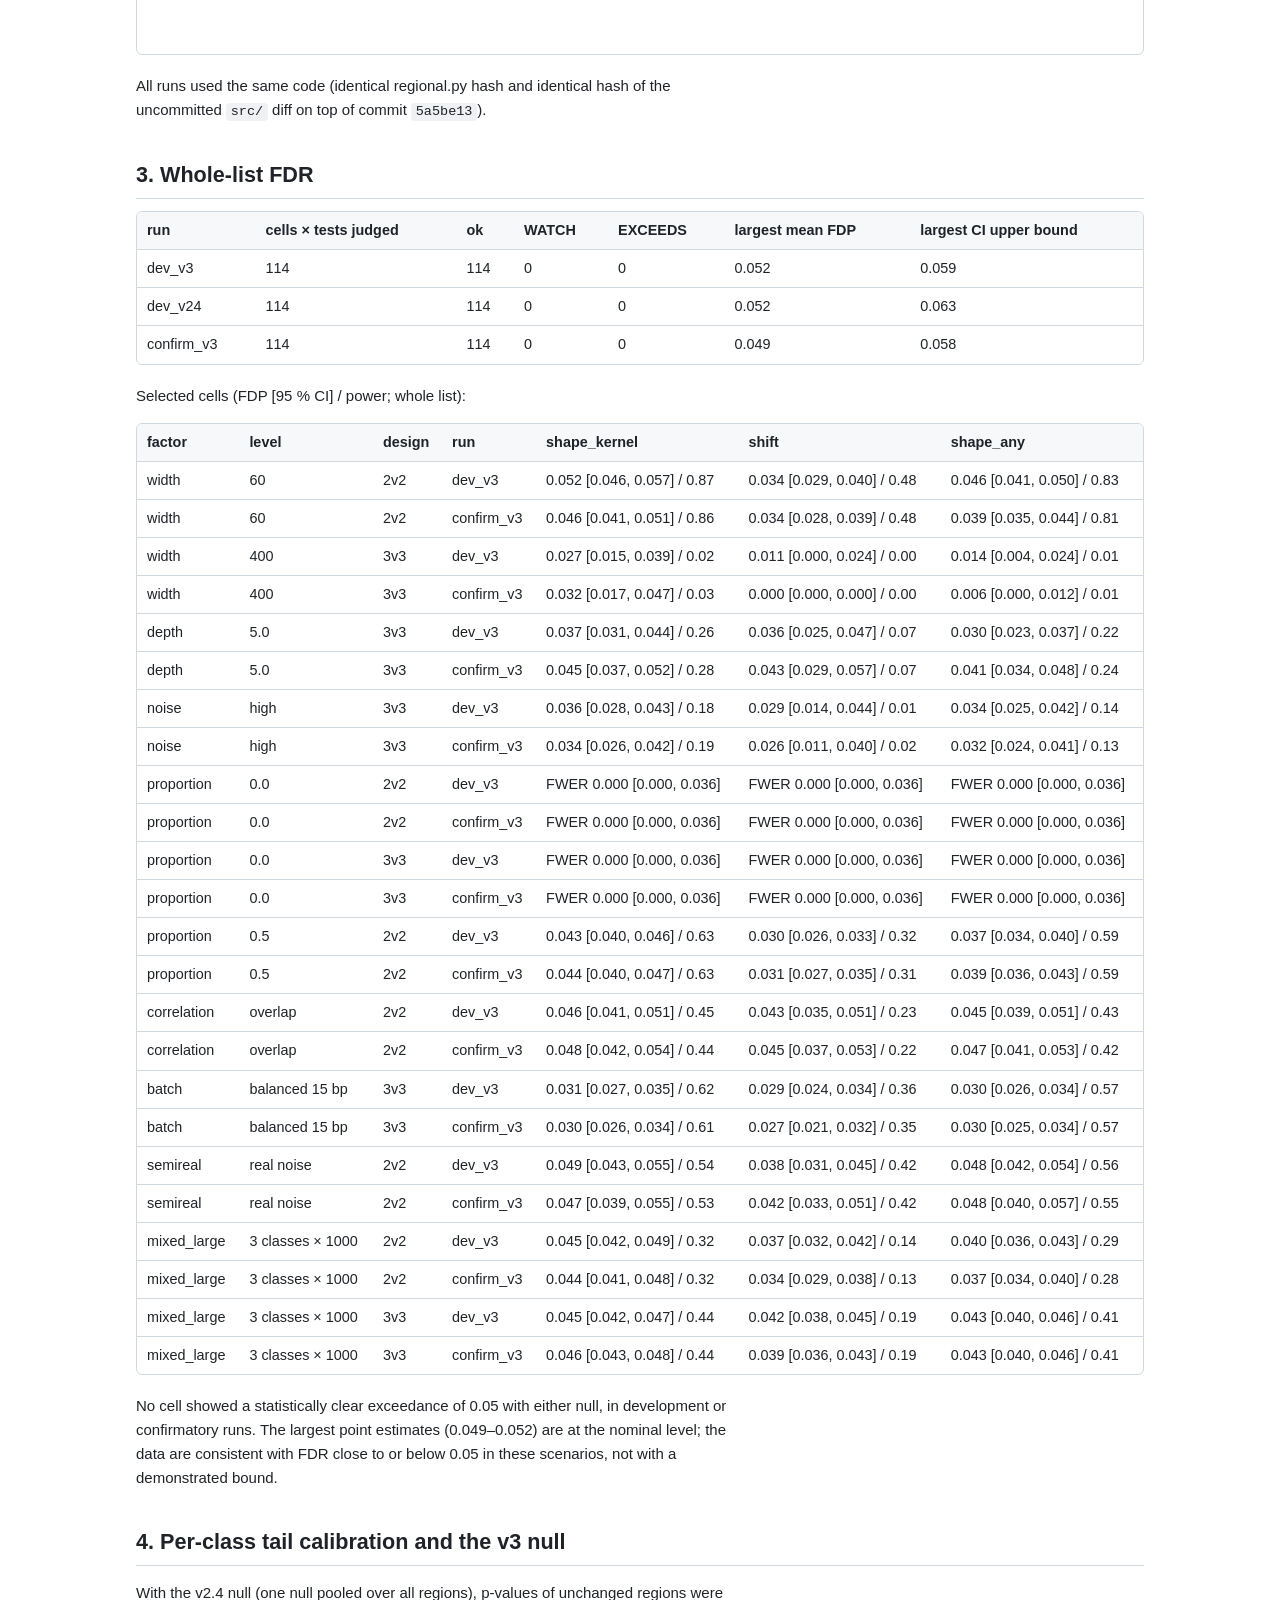
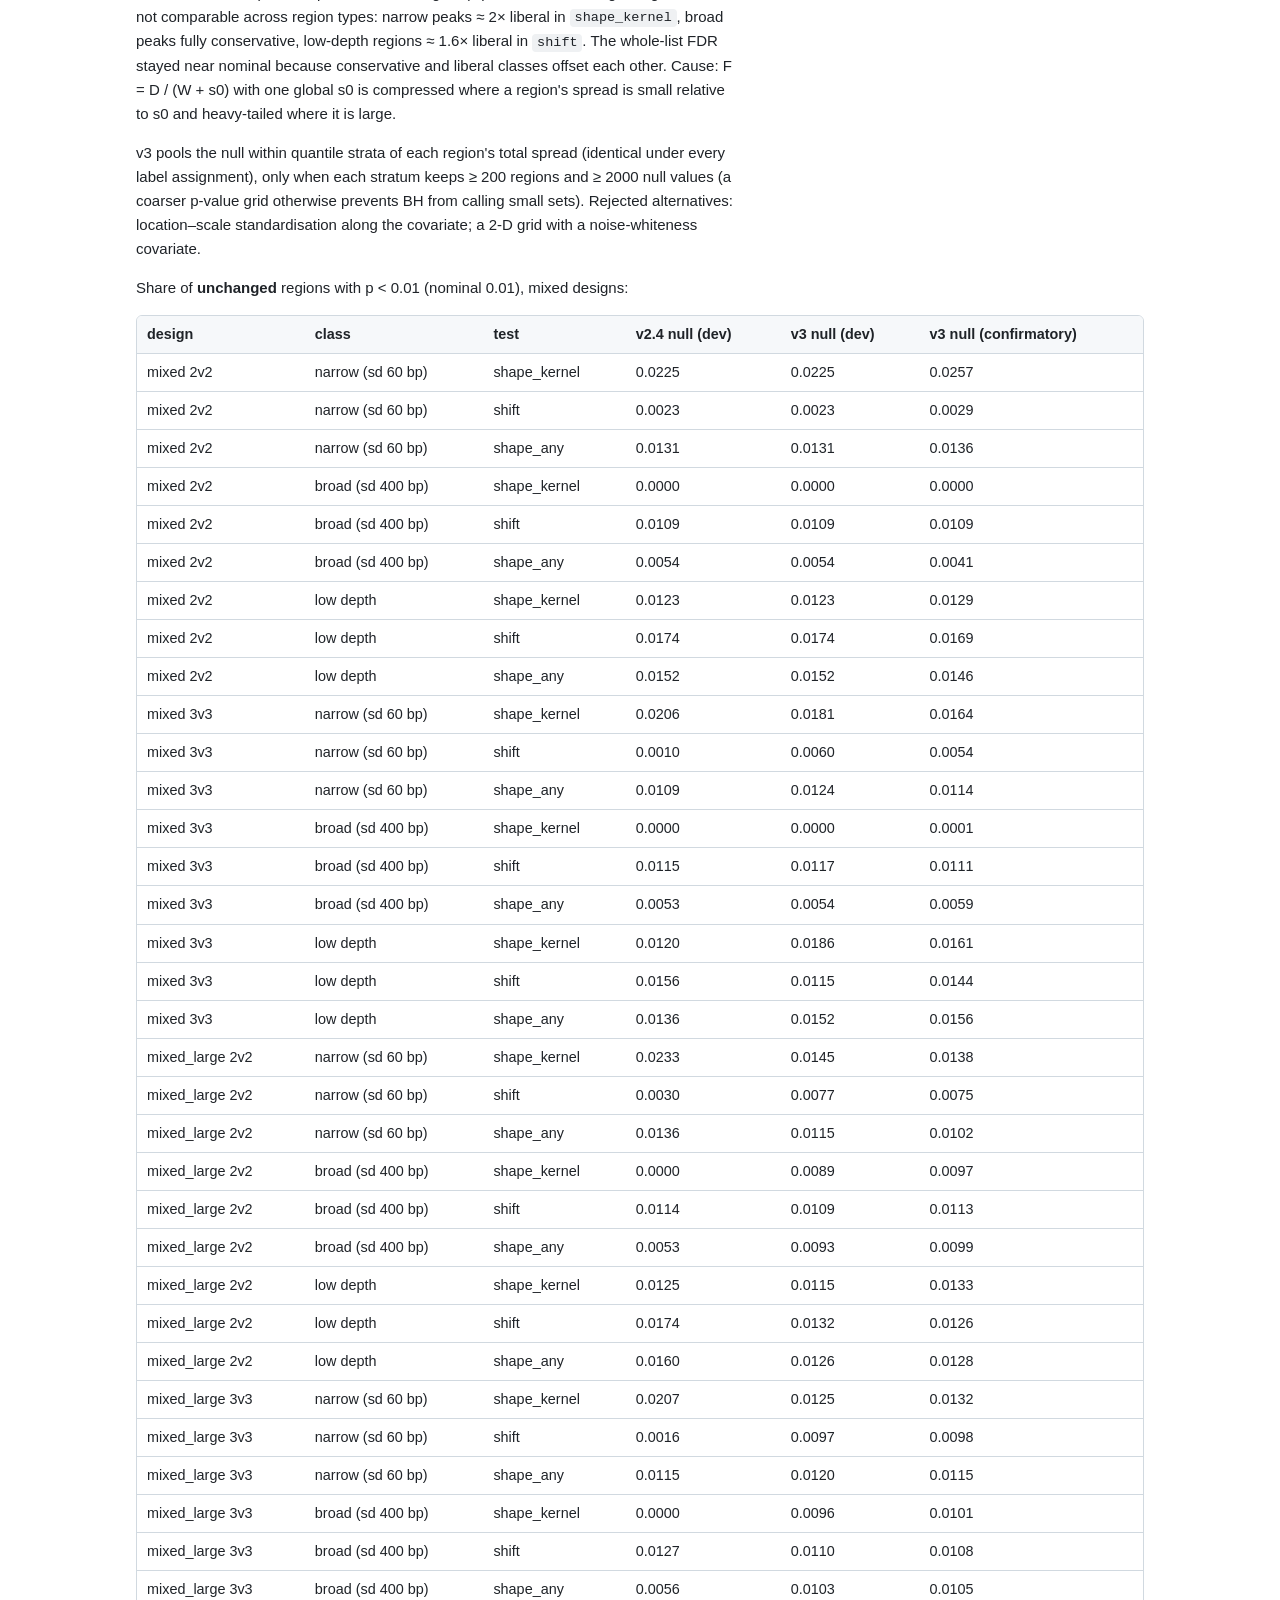
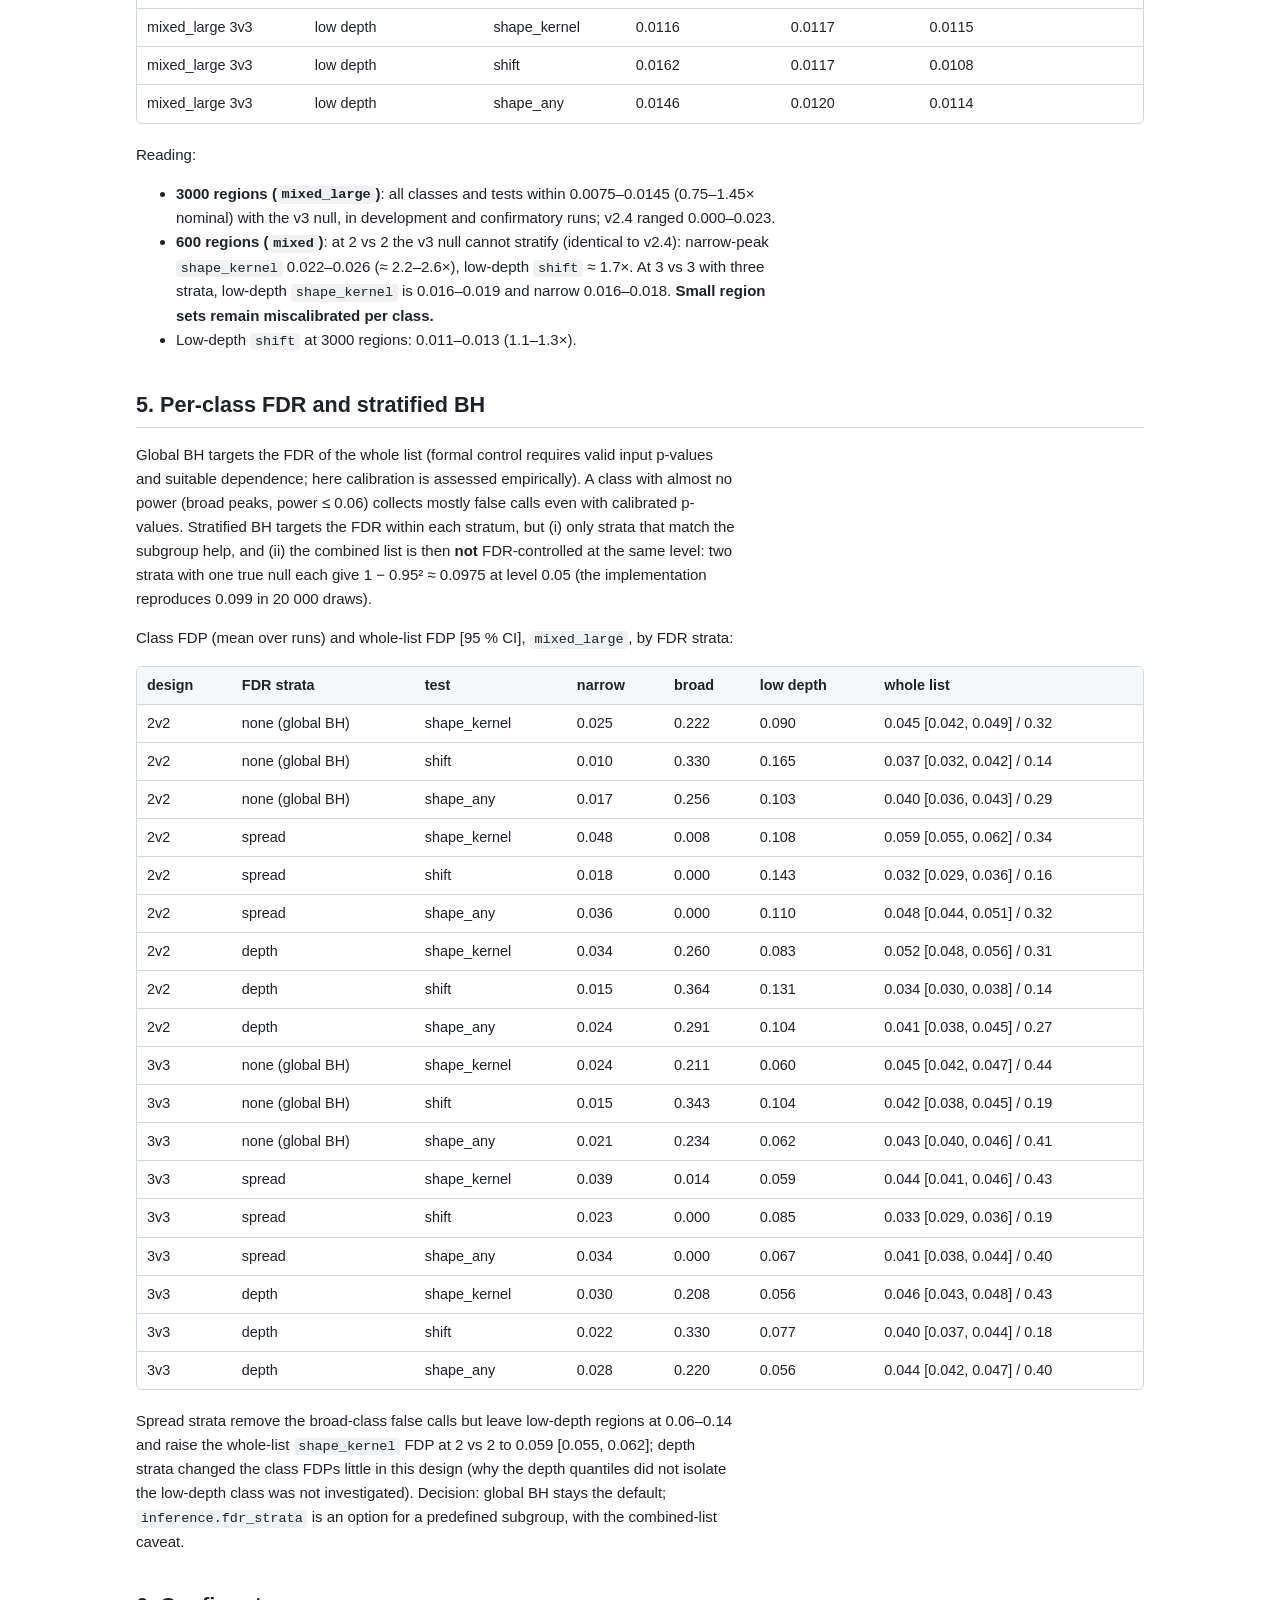
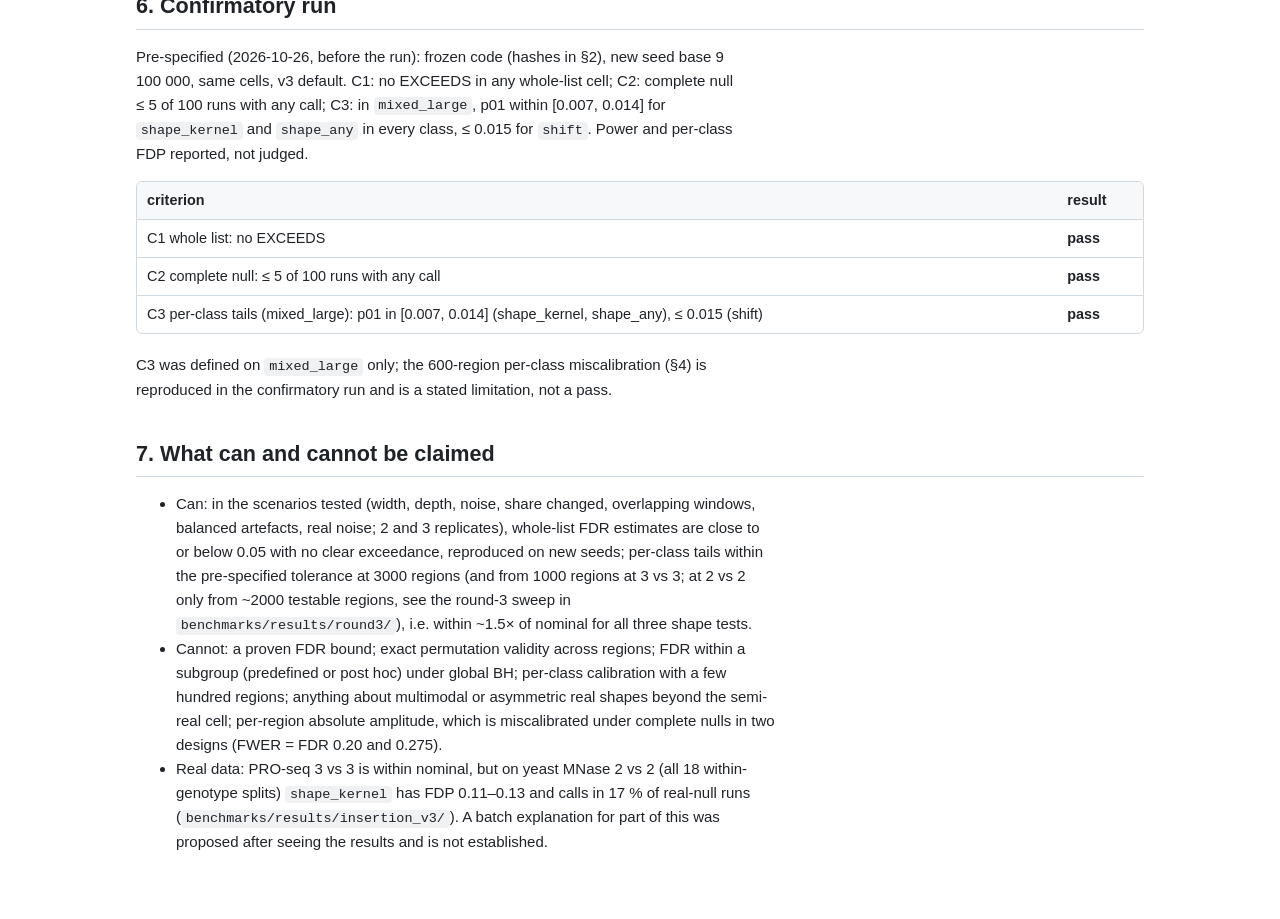
==== commit c3e17ec0: "ProfileSeg v3.1 review packet: align statements with evidence - diffSplice comparison: 50 bp on narr" ====
--- a/docs/PROFILESEG_CALIBRATION.html
+++ b/docs/PROFILESEG_CALIBRATION.html
@@ -748,7 +748,8 @@
 <li>Low-depth <code>shift</code> at 3000 regions: 0.011–0.013 (1.1–1.3×).</li>
 </ul>
 <h2>5. Per-class FDR and stratified BH</h2>
-<p>BH controls the FDR of the whole list. A class with almost no power (broad peaks, power ≤ 0.06) collects
+<p>Global BH targets the FDR of the whole list (formal control requires valid input p-values and suitable
+dependence; here calibration is assessed empirically). A class with almost no power (broad peaks, power ≤ 0.06) collects
 mostly false calls even with calibrated p-values. Stratified BH targets the FDR within each stratum, but
 (i) only strata that match the subgroup help, and (ii) the combined list is then <strong>not</strong> FDR-controlled
 at the same level: two strata with one true null each give 1 − 0.95² ≈ 0.0975 at level 0.05 (the
